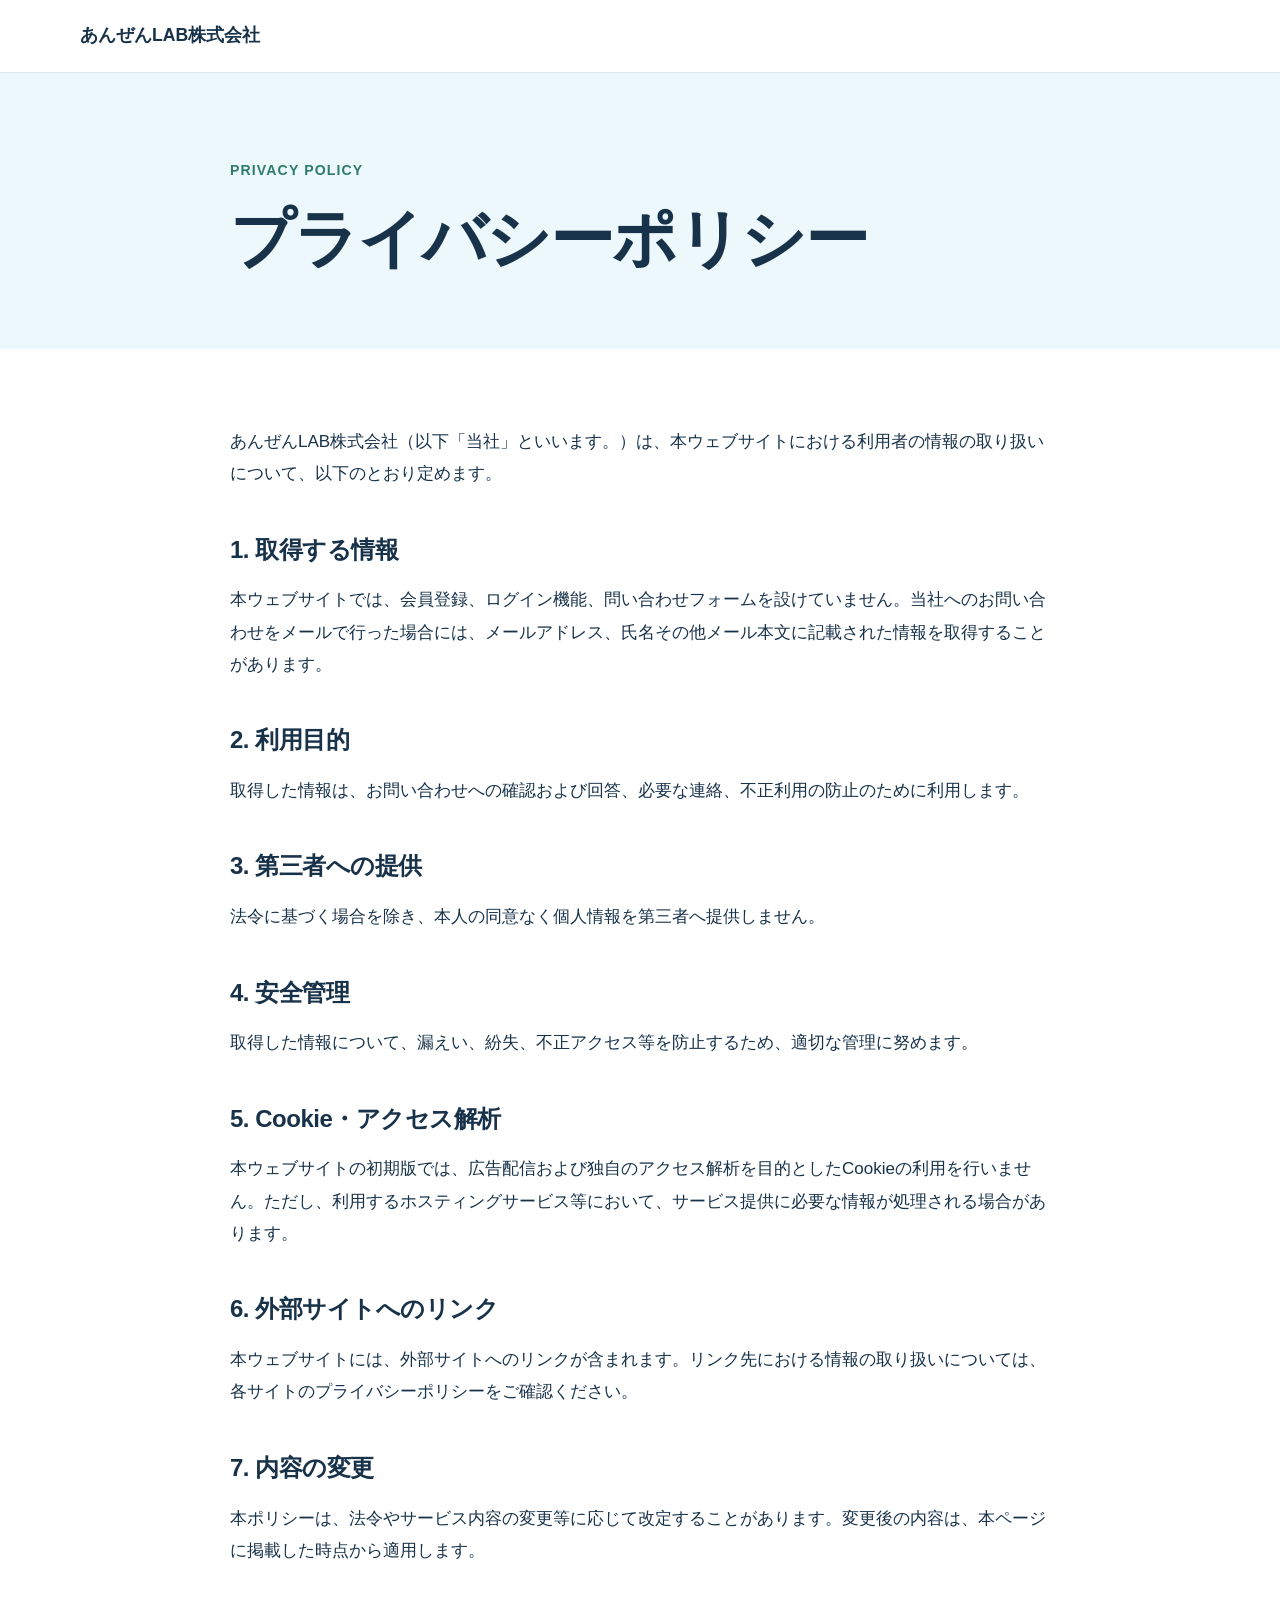
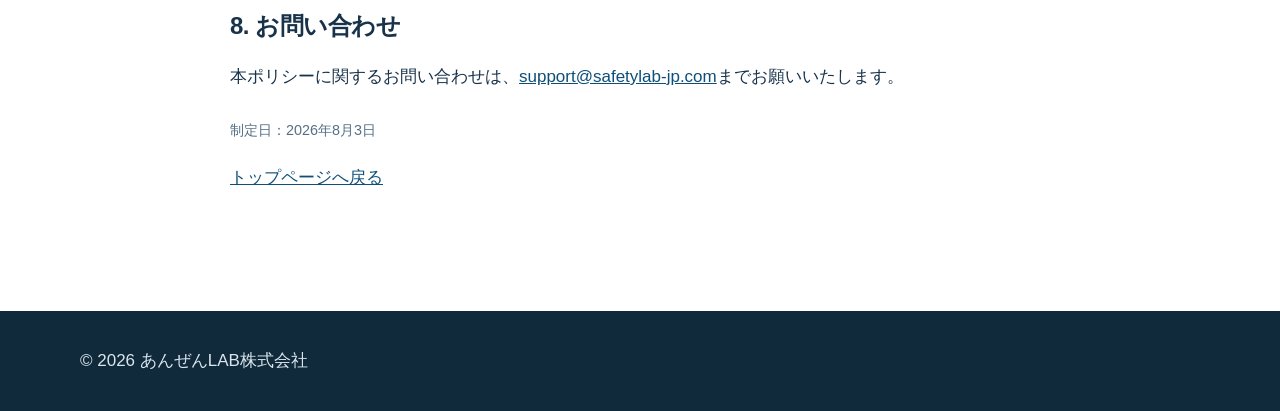
==== privacy/index.html @ 6fc36d94 "create initial company website" ====
<!DOCTYPE html>
<html lang="ja">
<head>
  <meta charset="UTF-8">
  <meta name="viewport" content="width=device-width, initial-scale=1.0">
  <meta name="description" content="あんぜんLAB株式会社公式ホームページのプライバシーポリシーです。">
  <title>プライバシーポリシー｜あんぜんLAB株式会社</title>
  <link rel="stylesheet" href="../styles.css">
</head>
<body>
  <header class="site-header">
    <div class="container header-inner">
      <a class="brand" href="/">あんぜんLAB株式会社</a>
    </div>
  </header>
  <main>
    <section class="page-header">
      <div class="container narrow">
        <p class="section-label">PRIVACY POLICY</p>
        <h1>プライバシーポリシー</h1>
      </div>
    </section>
    <section class="page-main">
      <div class="container narrow">
        <p>あんぜんLAB株式会社（以下「当社」といいます。）は、本ウェブサイトにおける利用者の情報の取り扱いについて、以下のとおり定めます。</p>

        <h2>1. 取得する情報</h2>
        <p>本ウェブサイトでは、会員登録、ログイン機能、問い合わせフォームを設けていません。当社へのお問い合わせをメールで行った場合には、メールアドレス、氏名その他メール本文に記載された情報を取得することがあります。</p>

        <h2>2. 利用目的</h2>
        <p>取得した情報は、お問い合わせへの確認および回答、必要な連絡、不正利用の防止のために利用します。</p>

        <h2>3. 第三者への提供</h2>
        <p>法令に基づく場合を除き、本人の同意なく個人情報を第三者へ提供しません。</p>

        <h2>4. 安全管理</h2>
        <p>取得した情報について、漏えい、紛失、不正アクセス等を防止するため、適切な管理に努めます。</p>

        <h2>5. Cookie・アクセス解析</h2>
        <p>本ウェブサイトの初期版では、広告配信および独自のアクセス解析を目的としたCookieの利用を行いません。ただし、利用するホスティングサービス等において、サービス提供に必要な情報が処理される場合があります。</p>

        <h2>6. 外部サイトへのリンク</h2>
        <p>本ウェブサイトには、外部サイトへのリンクが含まれます。リンク先における情報の取り扱いについては、各サイトのプライバシーポリシーをご確認ください。</p>

        <h2>7. 内容の変更</h2>
        <p>本ポリシーは、法令やサービス内容の変更等に応じて改定することがあります。変更後の内容は、本ページに掲載した時点から適用します。</p>

        <h2>8. お問い合わせ</h2>
        <p>本ポリシーに関するお問い合わせは、<a href="mailto:support@safetylab-jp.com">support@safetylab-jp.com</a>までお願いいたします。</p>

        <p class="note">制定日：2026年8月3日</p>
        <p><a href="/">トップページへ戻る</a></p>
      </div>
    </section>
  </main>
  <footer class="site-footer">
    <div class="container footer-inner"><p>© 2026 あんぜんLAB株式会社</p></div>
  </footer>
</body>
</html>
---- styles.css ----
:root {
  --text: #18324a;
  --muted: #557086;
  --blue: #176b9c;
  --blue-dark: #0d4f78;
  --sky: #edf8fc;
  --line: #d7e5ec;
  --white: #ffffff;
  --green: #2f7d67;
  --shadow: 0 14px 36px rgba(20, 67, 94, 0.08);
}

* { box-sizing: border-box; }
html { scroll-behavior: smooth; }
body {
  margin: 0;
  color: var(--text);
  background: var(--white);
  font-family: -apple-system, BlinkMacSystemFont, "Segoe UI", "Noto Sans JP", "Hiragino Kaku Gothic ProN", Meiryo, sans-serif;
  font-size: 17px;
  line-height: 1.9;
}
a { color: var(--blue-dark); }
a:focus-visible, button:focus-visible { outline: 3px solid #f0a000; outline-offset: 3px; }
.container { width: min(1120px, calc(100% - 40px)); margin: 0 auto; }
.narrow { max-width: 820px; }
.center { text-align: center; }

.site-header {
  position: sticky;
  top: 0;
  z-index: 20;
  background: rgba(255,255,255,0.96);
  border-bottom: 1px solid var(--line);
  backdrop-filter: blur(10px);
}
.header-inner { min-height: 72px; display: flex; align-items: center; justify-content: space-between; gap: 24px; }
.brand { font-size: 1.1rem; font-weight: 800; text-decoration: none; color: var(--text); }
.site-nav { display: flex; gap: 24px; align-items: center; }
.site-nav a { text-decoration: none; font-size: 0.95rem; font-weight: 700; color: var(--text); }
.menu-button { display: none; border: 1px solid var(--line); border-radius: 10px; background: white; padding: 8px 12px; font: inherit; }

.hero {
  background: linear-gradient(135deg, #f7fcfe 0%, #eaf7fb 55%, #f6fbf8 100%);
  border-bottom: 1px solid var(--line);
}
.hero-inner { padding: 110px 0 104px; max-width: 900px; }
.eyebrow, .section-label { color: var(--green); font-weight: 800; letter-spacing: 0.08em; font-size: 0.88rem; }
h1 { margin: 12px 0 28px; font-size: clamp(2.3rem, 5vw, 4.4rem); line-height: 1.3; letter-spacing: -0.03em; }
.hero h1 { font-size: clamp(2.1rem, 4.4vw, 3.4rem); overflow-wrap: anywhere; }
h2 { margin: 8px 0 28px; font-size: clamp(1.8rem, 3.5vw, 2.8rem); line-height: 1.45; letter-spacing: -0.02em; }
h3 { line-height: 1.5; }
.hero-copy { font-size: clamp(1.08rem, 2vw, 1.3rem); color: var(--muted); margin-bottom: 34px; }

.primary-button, .secondary-button {
  display: inline-block;
  border-radius: 999px;
  padding: 14px 24px;
  text-decoration: none;
  font-weight: 800;
}
.primary-button { background: var(--blue-dark); color: white; }
.secondary-button { background: white; color: var(--blue-dark); border: 1px solid rgba(255,255,255,0.7); }

.section { padding: 92px 0; }
.section-soft { background: var(--sky); }
.section-accent { background: var(--blue-dark); color: white; }
.section-accent .section-label { color: #bfead9; }
.lead { max-width: 850px; color: var(--muted); font-size: 1.08rem; }

.steps { display: grid; grid-template-columns: repeat(4, 1fr); gap: 18px; margin-top: 42px; }
.step-card { background: white; border: 1px solid var(--line); border-radius: 18px; padding: 26px; box-shadow: var(--shadow); }
.step-card span { display: inline-grid; place-items: center; width: 36px; height: 36px; border-radius: 50%; background: var(--blue-dark); color: white; font-weight: 800; }
.step-card h3 { margin: 16px 0 8px; }
.step-card p { margin: 0; color: var(--muted); }

.two-column { display: grid; grid-template-columns: 1.25fr 0.75fr; gap: 54px; align-items: start; }
.principles { background: var(--sky); border-radius: 20px; padding: 30px; }
.principles h3 { margin-top: 0; }
.principles ul { margin: 0; padding-left: 1.2em; }
.principles li + li { margin-top: 6px; }

.series-box { display: flex; align-items: center; justify-content: space-between; gap: 40px; }
.series-box > div { max-width: 760px; }

.company-list { margin: 36px 0 0; border-top: 1px solid var(--line); }
.company-list div { display: grid; grid-template-columns: 180px 1fr; gap: 24px; padding: 18px 0; border-bottom: 1px solid var(--line); }
.company-list dt { font-weight: 800; }
.company-list dd { margin: 0; }
.note { margin-top: 24px; font-size: 0.9rem; color: var(--muted); }

.site-footer { background: #10293b; color: #d9e6ee; }
.footer-inner { min-height: 100px; display: flex; align-items: center; justify-content: space-between; gap: 24px; }
.footer-inner p { margin: 0; }
.footer-inner nav { display: flex; gap: 20px; }
.footer-inner a { color: white; }

.page-header { padding: 70px 0 40px; background: var(--sky); }
.page-main { padding: 60px 0 100px; }
.page-main h2 { font-size: 1.5rem; margin-top: 42px; margin-bottom: 12px; }

@media (max-width: 820px) {
  body { font-size: 16px; }
  .container { width: min(100% - 28px, 1120px); }
  .menu-button { display: inline-block; }
  .site-nav { display: none; position: absolute; top: 72px; left: 14px; right: 14px; flex-direction: column; align-items: stretch; background: white; border: 1px solid var(--line); border-radius: 14px; padding: 12px; box-shadow: var(--shadow); }
  .site-nav.open { display: flex; }
  .site-nav a { padding: 10px 8px; }
  .hero-inner { padding: 78px 0 72px; }
  .section { padding: 68px 0; }
  .steps { grid-template-columns: 1fr 1fr; }
  .two-column { grid-template-columns: 1fr; gap: 28px; }
  .series-box { flex-direction: column; align-items: flex-start; }
  .company-list div { grid-template-columns: 1fr; gap: 4px; }
  .footer-inner { padding: 28px 0; flex-direction: column; align-items: flex-start; }
}

@media (max-width: 520px) {
  .steps { grid-template-columns: 1fr; }
  h1 br { display: none; }
}
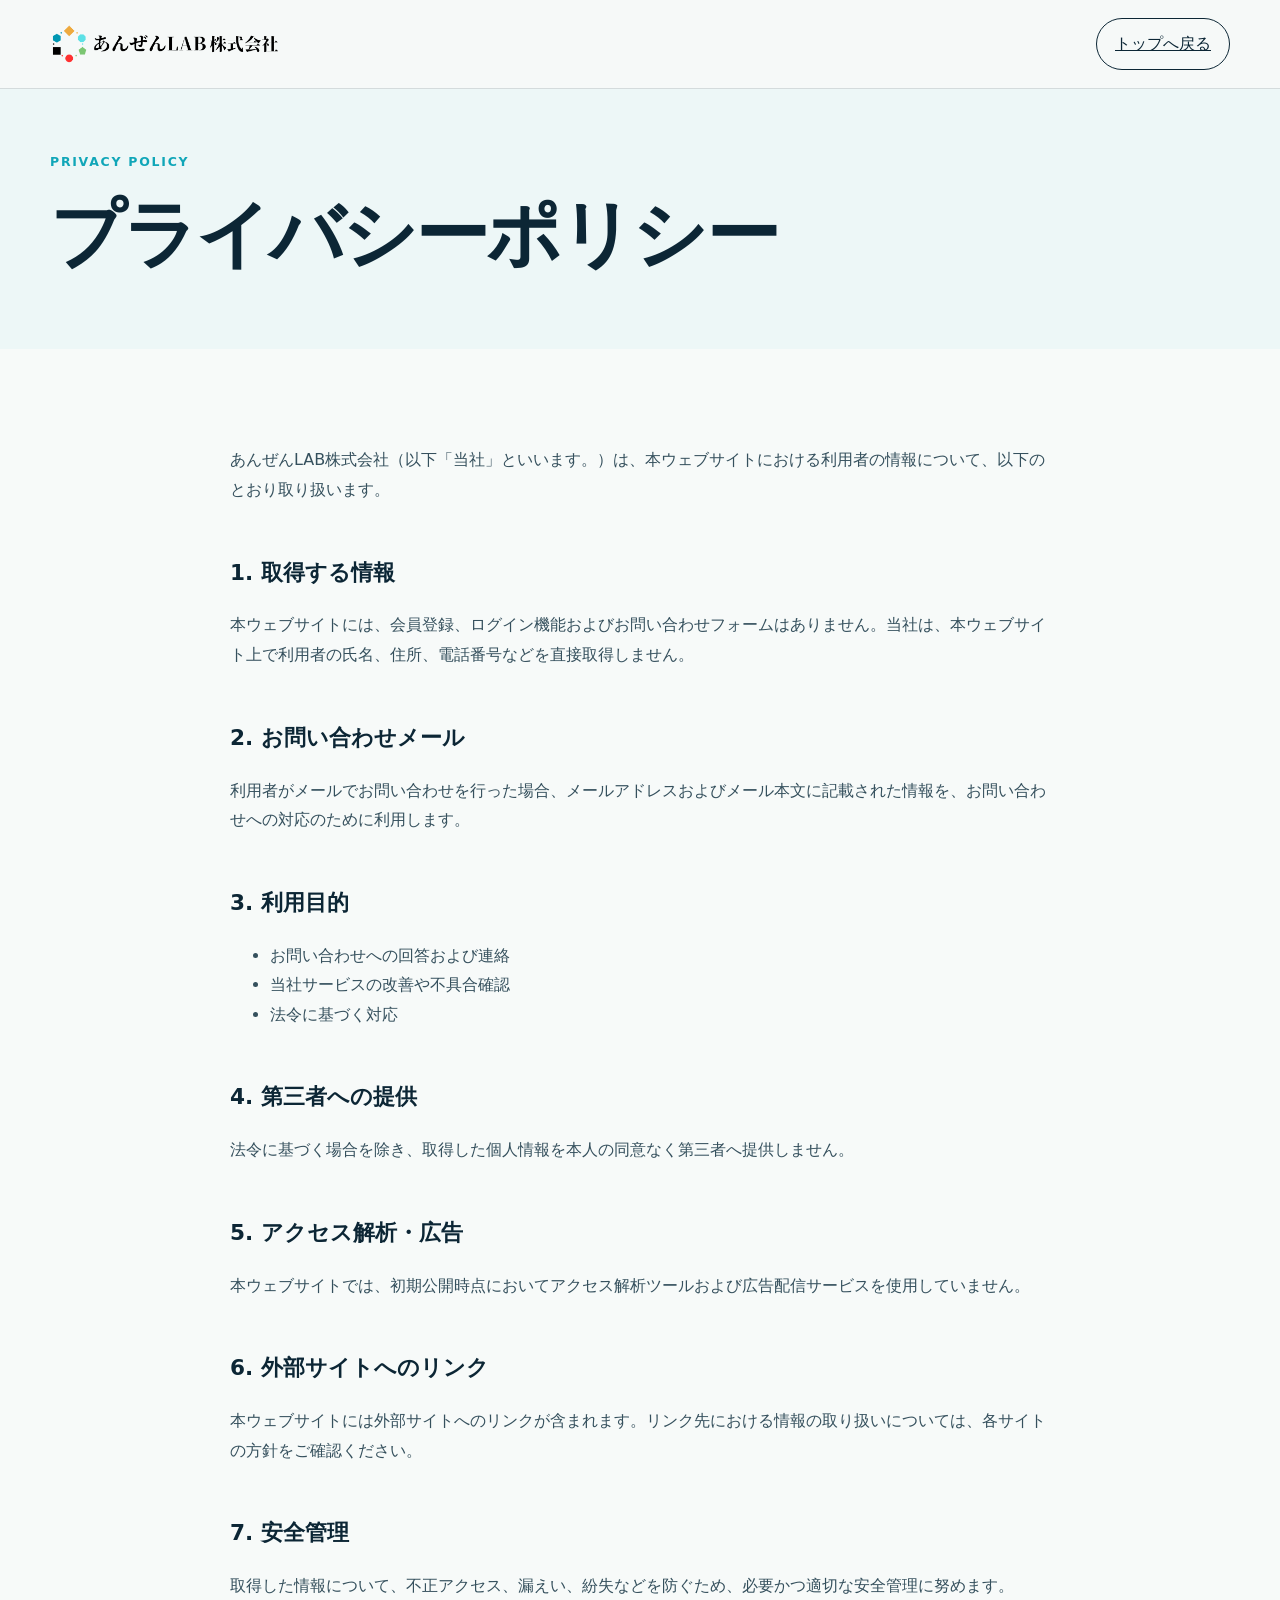
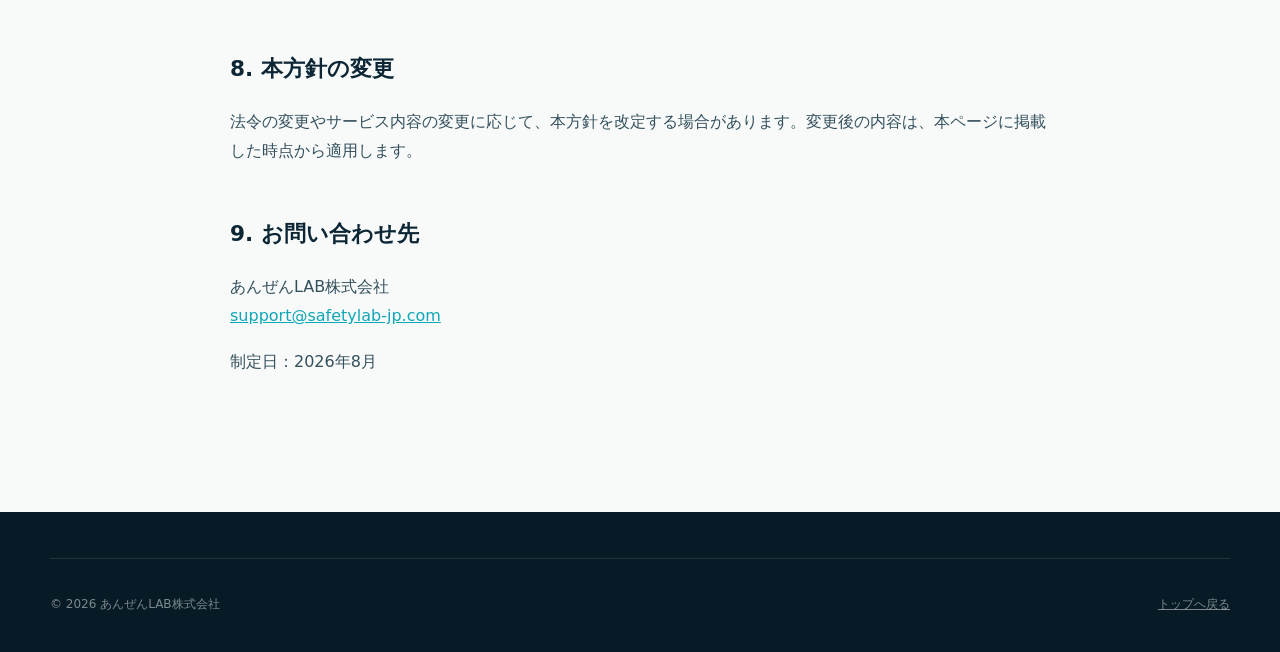
==== commit 238f6100: "redesign company website with modern brand style" ====
--- a/privacy/index.html
+++ b/privacy/index.html
@@ -1,60 +1,85 @@
-<!DOCTYPE html>
+<!doctype html>
 <html lang="ja">
 <head>
-  <meta charset="UTF-8">
-  <meta name="viewport" content="width=device-width, initial-scale=1.0">
+  <meta charset="utf-8">
+  <meta name="viewport" content="width=device-width,initial-scale=1">
   <meta name="description" content="あんぜんLAB株式会社公式ホームページのプライバシーポリシーです。">
+  <meta name="theme-color" content="#0c2635">
   <title>プライバシーポリシー｜あんぜんLAB株式会社</title>
+  <link rel="icon" type="image/png" href="../assets/favicon.png">
   <link rel="stylesheet" href="../styles.css">
+  <style>
+    .legal-hero { padding: 150px 0 70px; background: #edf7f7; }
+    .legal-hero h1 { margin: 0; font-size: clamp(2.5rem, 6vw, 4.6rem); line-height: 1.2; letter-spacing: -.04em; }
+    .legal { padding: 80px 0 120px; }
+    .legal article { max-width: 820px; }
+    .legal h2 { margin-top: 48px; font-size: 1.35rem; }
+    .legal p, .legal li { color: var(--ink-soft); }
+    .legal a { color: var(--aqua); }
+  </style>
 </head>
 <body>
-  <header class="site-header">
-    <div class="container header-inner">
-      <a class="brand" href="/">あんぜんLAB株式会社</a>
+  <header class="site-header is-scrolled">
+    <div class="shell header-inner">
+      <a class="brand" href="../" aria-label="あんぜんLAB株式会社 ホーム">
+        <img src="../assets/anzen-lab-logo.png" alt="あんぜんLAB株式会社">
+      </a>
+      <a class="nav-cta" href="../">トップへ戻る</a>
     </div>
   </header>
+
   <main>
-    <section class="page-header">
-      <div class="container narrow">
-        <p class="section-label">PRIVACY POLICY</p>
+    <section class="legal-hero">
+      <div class="shell">
+        <p class="section-index">PRIVACY POLICY</p>
         <h1>プライバシーポリシー</h1>
       </div>
     </section>
-    <section class="page-main">
-      <div class="container narrow">
-        <p>あんぜんLAB株式会社（以下「当社」といいます。）は、本ウェブサイトにおける利用者の情報の取り扱いについて、以下のとおり定めます。</p>
+    <section class="legal">
+      <article class="shell">
+        <p>あんぜんLAB株式会社（以下「当社」といいます。）は、本ウェブサイトにおける利用者の情報について、以下のとおり取り扱います。</p>
 
         <h2>1. 取得する情報</h2>
-        <p>本ウェブサイトでは、会員登録、ログイン機能、問い合わせフォームを設けていません。当社へのお問い合わせをメールで行った場合には、メールアドレス、氏名その他メール本文に記載された情報を取得することがあります。</p>
+        <p>本ウェブサイトには、会員登録、ログイン機能およびお問い合わせフォームはありません。当社は、本ウェブサイト上で利用者の氏名、住所、電話番号などを直接取得しません。</p>
 
-        <h2>2. 利用目的</h2>
-        <p>取得した情報は、お問い合わせへの確認および回答、必要な連絡、不正利用の防止のために利用します。</p>
+        <h2>2. お問い合わせメール</h2>
+        <p>利用者がメールでお問い合わせを行った場合、メールアドレスおよびメール本文に記載された情報を、お問い合わせへの対応のために利用します。</p>
 
-        <h2>3. 第三者への提供</h2>
-        <p>法令に基づく場合を除き、本人の同意なく個人情報を第三者へ提供しません。</p>
+        <h2>3. 利用目的</h2>
+        <ul>
+          <li>お問い合わせへの回答および連絡</li>
+          <li>当社サービスの改善や不具合確認</li>
+          <li>法令に基づく対応</li>
+        </ul>
 
-        <h2>4. 安全管理</h2>
-        <p>取得した情報について、漏えい、紛失、不正アクセス等を防止するため、適切な管理に努めます。</p>
+        <h2>4. 第三者への提供</h2>
+        <p>法令に基づく場合を除き、取得した個人情報を本人の同意なく第三者へ提供しません。</p>
 
-        <h2>5. Cookie・アクセス解析</h2>
-        <p>本ウェブサイトの初期版では、広告配信および独自のアクセス解析を目的としたCookieの利用を行いません。ただし、利用するホスティングサービス等において、サービス提供に必要な情報が処理される場合があります。</p>
+        <h2>5. アクセス解析・広告</h2>
+        <p>本ウェブサイトでは、初期公開時点においてアクセス解析ツールおよび広告配信サービスを使用していません。</p>
 
         <h2>6. 外部サイトへのリンク</h2>
-        <p>本ウェブサイトには、外部サイトへのリンクが含まれます。リンク先における情報の取り扱いについては、各サイトのプライバシーポリシーをご確認ください。</p>
+        <p>本ウェブサイトには外部サイトへのリンクが含まれます。リンク先における情報の取り扱いについては、各サイトの方針をご確認ください。</p>
 
-        <h2>7. 内容の変更</h2>
-        <p>本ポリシーは、法令やサービス内容の変更等に応じて改定することがあります。変更後の内容は、本ページに掲載した時点から適用します。</p>
+        <h2>7. 安全管理</h2>
+        <p>取得した情報について、不正アクセス、漏えい、紛失などを防ぐため、必要かつ適切な安全管理に努めます。</p>
 
-        <h2>8. お問い合わせ</h2>
-        <p>本ポリシーに関するお問い合わせは、<a href="mailto:support@safetylab-jp.com">support@safetylab-jp.com</a>までお願いいたします。</p>
+        <h2>8. 本方針の変更</h2>
+        <p>法令の変更やサービス内容の変更に応じて、本方針を改定する場合があります。変更後の内容は、本ページに掲載した時点から適用します。</p>
 
-        <p class="note">制定日：2026年8月3日</p>
-        <p><a href="/">トップページへ戻る</a></p>
-      </div>
+        <h2>9. お問い合わせ先</h2>
+        <p>あんぜんLAB株式会社<br><a href="mailto:support@safetylab-jp.com">support@safetylab-jp.com</a></p>
+
+        <p>制定日：2026年8月</p>
+      </article>
     </section>
   </main>
+
   <footer class="site-footer">
-    <div class="container footer-inner"><p>© 2026 あんぜんLAB株式会社</p></div>
+    <div class="shell footer-bottom" style="margin-top:0">
+      <p>© 2026 あんぜんLAB株式会社</p>
+      <p><a href="../" style="color:inherit">トップへ戻る</a></p>
+    </div>
   </footer>
 </body>
 </html>
--- a/styles.css
+++ b/styles.css
@@ -1,121 +1,690 @@
 :root {
-  --text: #18324a;
-  --muted: #557086;
-  --blue: #176b9c;
-  --blue-dark: #0d4f78;
-  --sky: #edf8fc;
-  --line: #d7e5ec;
+  --ink: #0c2635;
+  --ink-soft: #35505d;
+  --paper: #f7faf9;
   --white: #ffffff;
-  --green: #2f7d67;
-  --shadow: 0 14px 36px rgba(20, 67, 94, 0.08);
+  --aqua: #10a6b8;
+  --cyan: #53d0d8;
+  --green: #79d65f;
+  --amber: #f4ad34;
+  --red: #ff4b43;
+  --line: rgba(12, 38, 53, .14);
+  --shell: min(1180px, calc(100% - 48px));
+  --radius-lg: 28px;
+  --radius-md: 18px;
+  --shadow: 0 24px 70px rgba(12, 38, 53, .10);
 }
 
 * { box-sizing: border-box; }
 html { scroll-behavior: smooth; }
 body {
   margin: 0;
-  color: var(--text);
-  background: var(--white);
-  font-family: -apple-system, BlinkMacSystemFont, "Segoe UI", "Noto Sans JP", "Hiragino Kaku Gothic ProN", Meiryo, sans-serif;
-  font-size: 17px;
-  line-height: 1.9;
-}
-a { color: var(--blue-dark); }
-a:focus-visible, button:focus-visible { outline: 3px solid #f0a000; outline-offset: 3px; }
-.container { width: min(1120px, calc(100% - 40px)); margin: 0 auto; }
-.narrow { max-width: 820px; }
-.center { text-align: center; }
+  color: var(--ink);
+  background: var(--paper);
+  font-family: "Noto Sans JP", "Hiragino Kaku Gothic ProN", "Yu Gothic", system-ui, sans-serif;
+  line-height: 1.85;
+  -webkit-font-smoothing: antialiased;
+}
+img { max-width: 100%; display: block; }
+a { color: inherit; }
+button, a { -webkit-tap-highlight-color: transparent; }
+
+.shell { width: var(--shell); margin-inline: auto; }
+.skip-link {
+  position: fixed; left: 12px; top: -60px; z-index: 1000;
+  background: var(--ink); color: #fff; padding: 10px 14px; border-radius: 8px;
+}
+.skip-link:focus { top: 12px; }
 
 .site-header {
-  position: sticky;
-  top: 0;
-  z-index: 20;
-  background: rgba(255,255,255,0.96);
+  position: fixed; inset: 0 0 auto 0; z-index: 50;
+  border-bottom: 1px solid transparent;
+  transition: background .25s ease, border-color .25s ease, backdrop-filter .25s ease;
+}
+.site-header.is-scrolled {
+  background: rgba(247, 250, 249, .86);
+  border-color: var(--line);
+  backdrop-filter: blur(18px);
+}
+.header-inner {
+  min-height: 88px; display: flex; align-items: center; justify-content: space-between; gap: 28px;
+}
+.brand { display: block; width: 244px; }
+.brand img { width: 100%; height: auto; }
+.site-nav { display: flex; align-items: center; gap: 28px; font-size: .92rem; font-weight: 700; }
+.site-nav a { text-decoration: none; position: relative; }
+.site-nav a:not(.nav-cta)::after {
+  content: ""; position: absolute; left: 0; right: 100%; bottom: -7px; height: 2px;
+  background: var(--aqua); transition: right .2s ease;
+}
+.site-nav a:hover::after, .site-nav a:focus-visible::after { right: 0; }
+.nav-cta { border: 1px solid var(--ink); border-radius: 999px; padding: 10px 18px; }
+.menu-button { display: none; }
+
+.hero {
+  min-height: 100svh;
+  padding: 150px 0 72px;
+  overflow: hidden;
+  background:
+    radial-gradient(circle at 85% 15%, rgba(83,208,216,.20), transparent 27%),
+    radial-gradient(circle at 72% 72%, rgba(121,214,95,.13), transparent 22%),
+    var(--paper);
+}
+.hero-grid {
+  min-height: calc(100svh - 222px);
+  display: grid; grid-template-columns: minmax(0, 1.2fr) minmax(360px, .8fr); gap: 52px; align-items: center;
+}
+.hero-copy { max-width: 760px; }
+.kicker, .section-index, .principles-label, .flow-en {
+  margin: 0 0 18px; color: var(--aqua); font-weight: 800; font-size: .78rem;
+  letter-spacing: .14em;
+}
+.hero h1 {
+  margin: 0;
+  font-size: clamp(2.75rem, 4.45vw, 4.55rem);
+  line-height: 1.14;
+  letter-spacing: -.045em;
+  font-weight: 850;
+}
+.hero-line,
+.heading-line {
+  display: block;
+}
+.hero h1 em {
+  font-style: normal;
+}
+.hero h1 em {
+  position: relative;
+  z-index: 0;
+}
+.hero h1 em::after {
+  content: "";
+  position: absolute;
+  z-index: -1;
+  left: -.04em;
+  right: -.04em;
+  bottom: .10em;
+  height: .18em;
+  border-radius: 999px;
+  background: linear-gradient(90deg, var(--cyan), var(--green));
+  opacity: .75;
+}
+.hero-lead {
+  max-width: 650px; margin: 32px 0 0; color: var(--ink-soft); font-size: clamp(1rem, 1.4vw, 1.18rem);
+}
+.hero-lead strong { color: var(--ink); }
+.hero-actions { display: flex; align-items: center; gap: 28px; margin-top: 38px; flex-wrap: wrap; }
+.button {
+  display: inline-flex; align-items: center; justify-content: center;
+  min-height: 56px; padding: 0 26px; border-radius: 999px;
+  text-decoration: none; font-weight: 800; transition: transform .2s ease, box-shadow .2s ease;
+}
+.button:hover { transform: translateY(-2px); }
+.button-primary { background: var(--ink); color: #fff; box-shadow: 0 14px 34px rgba(12,38,53,.18); }
+.button-dark { background: var(--ink); color: #fff; }
+.button-light { background: #fff; color: var(--ink); }
+.text-link { font-weight: 800; text-decoration: none; border-bottom: 1px solid var(--ink); padding-bottom: 3px; }
+
+.hero-visual { position: relative; display: grid; place-items: center; min-height: 520px; }
+.orbit {
+  position: relative; width: min(440px, 100%); aspect-ratio: 1;
+  border: 1px solid rgba(12,38,53,.16); border-radius: 50%;
+}
+.orbit::before, .orbit::after {
+  content: ""; position: absolute; border-radius: 50%; border: 1px solid rgba(12,38,53,.10);
+}
+.orbit::before { inset: 12%; }
+.orbit::after { inset: 27%; }
+.orbit-center {
+  position: absolute; inset: 33%; z-index: 2;
+  display: grid; place-content: center; text-align: center;
+  border-radius: 34% 66% 53% 47% / 55% 45% 55% 45%;
+  background: var(--ink); color: #fff; box-shadow: var(--shadow);
+  transform: rotate(-4deg);
+}
+.orbit-center > * { transform: rotate(4deg); }
+.orbit-center span { color: var(--cyan); font-size: .70rem; font-weight: 900; letter-spacing: .18em; }
+.orbit-center strong { font-size: clamp(1.45rem, 3vw, 2.2rem); }
+.orbit-center small { color: rgba(255,255,255,.72); font-size: .72rem; }
+.shape { position: absolute; display: block; box-shadow: 0 12px 30px rgba(12,38,53,.14); }
+.shape-a { width: 80px; height: 80px; left: 4%; top: 18%; background: var(--aqua); border-radius: 28%; transform: rotate(30deg); }
+.shape-b { width: 74px; height: 74px; right: 4%; top: 10%; background: var(--amber); transform: rotate(45deg); }
+.shape-c { width: 72px; height: 72px; right: 0; bottom: 18%; background: var(--cyan); border-radius: 50%; }
+.shape-d { width: 66px; height: 66px; left: 8%; bottom: 7%; background: var(--red); border-radius: 50%; }
+.shape-e { width: 68px; height: 68px; left: 42%; bottom: -3%; background: var(--green); clip-path: polygon(50% 0, 100% 34%, 82% 100%, 18% 100%, 0 34%); }
+.visual-caption {
+  position: absolute; right: 0; bottom: 10px; margin: 0;
+  font-size: .72rem; letter-spacing: .16em; font-weight: 800; color: var(--ink-soft);
+}
+.hero-marquee {
+  width: var(--shell);
+  margin: 40px auto -8px;
+  display: flex;
+  align-items: center;
+  justify-content: center;
+  gap: clamp(14px, 2vw, 24px);
+  overflow: hidden;
+  font-size: clamp(1.35rem, 2.6vw, 2.45rem);
+  font-weight: 850;
+  color: rgba(12,38,53,.10);
+  white-space: nowrap;
+}
+.hero-marquee i { width: 8px; height: 8px; border-radius: 50%; background: var(--aqua); }
+
+.section { padding: 104px 0; }
+.philosophy-grid, .company-grid { display: grid; grid-template-columns: .88fr 1.12fr; gap: 72px; align-items: start; }
+.section-heading h2, .work-card h2, .series-band h2, .contact h2 {
+  margin: 0; font-size: clamp(2.1rem, 3.55vw, 3.65rem); line-height: 1.18; letter-spacing: -.04em;
+  overflow-wrap: normal;
+  word-break: keep-all;
+}
+.philosophy-copy { max-width: 680px; }
+.philosophy-copy p { color: var(--ink-soft); }
+.philosophy-copy .lead { color: var(--ink); font-size: 1.2rem; font-weight: 700; }
+blockquote {
+  margin: 42px 0 0; padding: 26px 0 26px 28px; border-left: 4px solid var(--amber);
+  font-size: clamp(1.3rem, 2vw, 1.7rem); font-weight: 800; line-height: 1.55;
+}
+blockquote span { display: block; margin-bottom: 7px; color: var(--ink-soft); font-size: .75rem; letter-spacing: .12em; }
+
+.training { background: var(--ink); color: #fff; }
+.section-heading-light { max-width: 900px; }
+.section-heading-light .section-index, .training .flow-en { color: var(--cyan); }
+.section-heading-light > p:last-child { color: rgba(255,255,255,.68); max-width: 690px; }
+.training-flow {
+  list-style: none; padding: 0; margin: 70px 0 0;
+  display: grid; grid-template-columns: repeat(4, 1fr);
+  border-top: 1px solid rgba(255,255,255,.18);
+}
+.training-flow li {
+  position: relative; padding: 30px 26px 36px; min-height: 300px;
+  border-right: 1px solid rgba(255,255,255,.18);
+}
+.training-flow li:first-child { border-left: 1px solid rgba(255,255,255,.18); }
+.number { display: block; margin-bottom: 52px; color: rgba(255,255,255,.28); font-size: 1rem; font-weight: 900; }
+.training-flow h3 { margin: 0 0 14px; font-size: 1.7rem; }
+.training-flow p { color: rgba(255,255,255,.66); }
+.training-flow .flow-en { margin-bottom: 5px; }
+
+.work { background: #fff; }
+.work-grid { display: grid; grid-template-columns: 1.1fr .9fr; gap: 80px; align-items: stretch; }
+.work-card { padding: 64px; border-radius: var(--radius-lg); background: #edf7f7; }
+.work-card p { color: var(--ink-soft); max-width: 680px; }
+.work-card .button { margin-top: 18px; }
+.principles {
+  padding: 56px 0 0;
+}
+.principles ul { list-style: none; padding: 0; margin: 0; border-top: 1px solid var(--line); }
+.principles li {
+  display: grid; grid-template-columns: 58px 1fr; gap: 12px; align-items: center;
+  padding: 18px 0;
   border-bottom: 1px solid var(--line);
-  backdrop-filter: blur(10px);
-}
-.header-inner { min-height: 72px; display: flex; align-items: center; justify-content: space-between; gap: 24px; }
-.brand { font-size: 1.1rem; font-weight: 800; text-decoration: none; color: var(--text); }
-.site-nav { display: flex; gap: 24px; align-items: center; }
-.site-nav a { text-decoration: none; font-size: 0.95rem; font-weight: 700; color: var(--text); }
-.menu-button { display: none; border: 1px solid var(--line); border-radius: 10px; background: white; padding: 8px 12px; font: inherit; }
-
-.hero {
-  background: linear-gradient(135deg, #f7fcfe 0%, #eaf7fb 55%, #f6fbf8 100%);
-  border-bottom: 1px solid var(--line);
-}
-.hero-inner { padding: 110px 0 104px; max-width: 900px; }
-.eyebrow, .section-label { color: var(--green); font-weight: 800; letter-spacing: 0.08em; font-size: 0.88rem; }
-h1 { margin: 12px 0 28px; font-size: clamp(2.3rem, 5vw, 4.4rem); line-height: 1.3; letter-spacing: -0.03em; }
-.hero h1 { font-size: clamp(2.1rem, 4.4vw, 3.4rem); overflow-wrap: anywhere; }
-h2 { margin: 8px 0 28px; font-size: clamp(1.8rem, 3.5vw, 2.8rem); line-height: 1.45; letter-spacing: -0.02em; }
-h3 { line-height: 1.5; }
-.hero-copy { font-size: clamp(1.08rem, 2vw, 1.3rem); color: var(--muted); margin-bottom: 34px; }
-
-.primary-button, .secondary-button {
-  display: inline-block;
-  border-radius: 999px;
-  padding: 14px 24px;
-  text-decoration: none;
-  font-weight: 800;
-}
-.primary-button { background: var(--blue-dark); color: white; }
-.secondary-button { background: white; color: var(--blue-dark); border: 1px solid rgba(255,255,255,0.7); }
-
-.section { padding: 92px 0; }
-.section-soft { background: var(--sky); }
-.section-accent { background: var(--blue-dark); color: white; }
-.section-accent .section-label { color: #bfead9; }
-.lead { max-width: 850px; color: var(--muted); font-size: 1.08rem; }
-
-.steps { display: grid; grid-template-columns: repeat(4, 1fr); gap: 18px; margin-top: 42px; }
-.step-card { background: white; border: 1px solid var(--line); border-radius: 18px; padding: 26px; box-shadow: var(--shadow); }
-.step-card span { display: inline-grid; place-items: center; width: 36px; height: 36px; border-radius: 50%; background: var(--blue-dark); color: white; font-weight: 800; }
-.step-card h3 { margin: 16px 0 8px; }
-.step-card p { margin: 0; color: var(--muted); }
-
-.two-column { display: grid; grid-template-columns: 1.25fr 0.75fr; gap: 54px; align-items: start; }
-.principles { background: var(--sky); border-radius: 20px; padding: 30px; }
-.principles h3 { margin-top: 0; }
-.principles ul { margin: 0; padding-left: 1.2em; }
-.principles li + li { margin-top: 6px; }
-
-.series-box { display: flex; align-items: center; justify-content: space-between; gap: 40px; }
-.series-box > div { max-width: 760px; }
-
-.company-list { margin: 36px 0 0; border-top: 1px solid var(--line); }
-.company-list div { display: grid; grid-template-columns: 180px 1fr; gap: 24px; padding: 18px 0; border-bottom: 1px solid var(--line); }
+  font-size: .95rem;
+  font-weight: 750;
+  line-height: 1.65;
+  word-break: keep-all;
+}
+.principles li span { color: var(--aqua); font-size: .78rem; letter-spacing: .08em; }
+
+.series-band { padding: 100px 0; background: linear-gradient(120deg, #18a9b8, #4ecbd3 52%, #83d865); color: var(--ink); }
+.series-band-inner {
+  display: grid; grid-template-columns: 1.08fr .78fr auto; gap: 44px; align-items: center;
+}
+.series-band .section-index { color: var(--ink); opacity: .72; }
+.series-band p { font-weight: 650; }
+.circle-link {
+  width: 142px; aspect-ratio: 1; border-radius: 50%; background: #fff;
+  display: grid; place-content: center; text-align: center; text-decoration: none; font-weight: 850;
+  transition: transform .25s ease;
+}
+.circle-link:hover { transform: rotate(-5deg) scale(1.04); }
+.circle-link b { font-size: 1.5rem; }
+
+.company-list { margin: 0; }
+.company-list div {
+  display: grid; grid-template-columns: 160px 1fr; gap: 28px;
+  padding: 24px 0; border-bottom: 1px solid var(--line);
+}
 .company-list dt { font-weight: 800; }
-.company-list dd { margin: 0; }
-.note { margin-top: 24px; font-size: 0.9rem; color: var(--muted); }
-
-.site-footer { background: #10293b; color: #d9e6ee; }
-.footer-inner { min-height: 100px; display: flex; align-items: center; justify-content: space-between; gap: 24px; }
-.footer-inner p { margin: 0; }
-.footer-inner nav { display: flex; gap: 20px; }
-.footer-inner a { color: white; }
-
-.page-header { padding: 70px 0 40px; background: var(--sky); }
-.page-main { padding: 60px 0 100px; }
-.page-main h2 { font-size: 1.5rem; margin-top: 42px; margin-bottom: 12px; }
-
-@media (max-width: 820px) {
-  body { font-size: 16px; }
-  .container { width: min(100% - 28px, 1120px); }
-  .menu-button { display: inline-block; }
-  .site-nav { display: none; position: absolute; top: 72px; left: 14px; right: 14px; flex-direction: column; align-items: stretch; background: white; border: 1px solid var(--line); border-radius: 14px; padding: 12px; box-shadow: var(--shadow); }
-  .site-nav.open { display: flex; }
-  .site-nav a { padding: 10px 8px; }
-  .hero-inner { padding: 78px 0 72px; }
-  .section { padding: 68px 0; }
-  .steps { grid-template-columns: 1fr 1fr; }
-  .two-column { grid-template-columns: 1fr; gap: 28px; }
-  .series-box { flex-direction: column; align-items: flex-start; }
-  .company-list div { grid-template-columns: 1fr; gap: 4px; }
-  .footer-inner { padding: 28px 0; flex-direction: column; align-items: flex-start; }
-}
-
-@media (max-width: 520px) {
-  .steps { grid-template-columns: 1fr; }
-  h1 br { display: none; }
-}
+.company-list dd { margin: 0; color: var(--ink-soft); }
+.company-list a { color: var(--aqua); text-underline-offset: 4px; }
+
+.contact { padding: 100px 0 40px; color: #fff; background: var(--ink); }
+.contact-inner {
+  display: grid; grid-template-columns: 1fr auto; gap: 60px; align-items: end;
+}
+.contact p { color: rgba(255,255,255,.65); max-width: 700px; }
+.contact .section-index { color: var(--cyan); }
+.contact-note { margin-top: 52px; padding-top: 30px; border-top: 1px solid rgba(255,255,255,.15); font-size: .82rem; }
+
+.site-footer { padding: 46px 0 24px; background: #071b26; color: #fff; }
+.footer-top { display: flex; align-items: center; justify-content: space-between; gap: 34px; }
+.footer-brand { width: 230px; }
+.footer-top nav { display: flex; flex-wrap: wrap; gap: 24px; }
+.footer-top nav a { color: rgba(255,255,255,.75); text-decoration: none; font-size: .86rem; }
+.footer-bottom {
+  display: flex; justify-content: space-between; gap: 24px;
+  margin-top: 38px; padding-top: 22px; border-top: 1px solid rgba(255,255,255,.10);
+  color: rgba(255,255,255,.48); font-size: .75rem;
+}
+
+@media (max-width: 900px) {
+  :root { --shell: min(100% - 36px, 720px); }
+  .header-inner { min-height: 76px; }
+  .brand { width: 205px; }
+  .menu-button {
+    display: inline-flex; align-items: center; gap: 10px;
+    border: 1px solid var(--line); border-radius: 999px; background: rgba(255,255,255,.78);
+    padding: 10px 14px; color: var(--ink); font-weight: 800;
+  }
+  .menu-button i, .menu-button i::before, .menu-button i::after {
+    display: block; width: 17px; height: 2px; background: currentColor; content: "";
+  }
+  .menu-button i { position: relative; }
+  .menu-button i::before { position: absolute; top: -5px; }
+  .menu-button i::after { position: absolute; top: 5px; }
+  .site-nav {
+    position: absolute; left: 18px; right: 18px; top: 84px;
+    display: none; flex-direction: column; align-items: stretch; gap: 0;
+    padding: 18px; border: 1px solid var(--line); border-radius: 22px;
+    background: rgba(255,255,255,.97); box-shadow: var(--shadow);
+  }
+  .site-nav.is-open { display: flex; }
+  .site-nav a { padding: 13px 10px; }
+  .nav-cta { text-align: center; margin-top: 8px; }
+  .hero { padding-top: 116px; }
+  .hero-grid { grid-template-columns: 1fr; min-height: auto; gap: 36px; }
+  .hero-visual { min-height: 400px; }
+  .orbit { width: min(380px, 82vw); }
+  .visual-caption { right: 8%; }
+  .philosophy-grid, .company-grid, .work-grid { grid-template-columns: 1fr; gap: 42px; }
+  .training-flow { grid-template-columns: 1fr 1fr; }
+  .training-flow li:nth-child(3) { border-left: 1px solid rgba(255,255,255,.18); }
+  .series-band-inner { grid-template-columns: 1fr; }
+  .circle-link { width: 132px; }
+  .contact-inner { grid-template-columns: 1fr; align-items: start; }
+}
+
+@media (max-width: 560px) {
+  :root { --shell: calc(100% - 28px); }
+  .brand { width: 176px; }
+  .menu-button span { display: none; }
+  .hero { min-height: auto; padding-bottom: 50px; }
+  .hero h1 { font-size: clamp(2.3rem, 11vw, 3.45rem); }
+  .hero-line { display: inline; }
+  .hero-line::after { content: " "; }
+  .hero-actions { align-items: flex-start; flex-direction: column; }
+  .hero-visual { min-height: 330px; }
+  .orbit { width: min(310px, 88vw); }
+  .shape-a, .shape-b, .shape-c, .shape-d, .shape-e { transform: scale(.82); }
+  .section { padding: 88px 0; }
+  .section-heading h2, .work-card h2, .series-band h2, .contact h2 { font-size: 2.35rem; }
+  .training-flow { grid-template-columns: 1fr; }
+  .training-flow li, .training-flow li:nth-child(3) { border-left: 1px solid rgba(255,255,255,.18); }
+  .training-flow li { min-height: auto; }
+  .number { margin-bottom: 28px; }
+  .work-card { padding: 34px 24px; }
+  .company-list div { grid-template-columns: 1fr; gap: 5px; }
+  .footer-top, .footer-bottom { align-items: flex-start; flex-direction: column; }
+}
+
+@media (prefers-reduced-motion: reduce) {
+  *, *::before, *::after { scroll-behavior: auto !important; transition: none !important; animation: none !important; }
+}
+
+.company .section-heading h2 {
+  max-width: 560px;
+  font-size: clamp(2.35rem, 4vw, 4rem);
+}
+.work-card h2 {
+  font-size: clamp(2.25rem, 3.7vw, 3.85rem);
+}
+.series-band h2 {
+  font-size: clamp(2.4rem, 4vw, 4rem);
+}
+.training .section-heading h2 {
+  font-size: clamp(2.55rem, 4vw, 4rem);
+}
+.philosophy .section-heading h2 {
+  font-size: clamp(2.55rem, 4vw, 4rem);
+}
+
+@media (max-width: 1100px) and (min-width: 901px) {
+  .hero h1 {
+    font-size: clamp(2.55rem, 4vw, 3.7rem);
+  }
+  .hero-grid {
+    grid-template-columns: minmax(0, 1.08fr) minmax(320px, .92fr);
+    gap: 34px;
+  }
+}
+
+@media (max-width: 560px) {
+  .heading-line {
+    display: inline;
+  }
+  .heading-line::after {
+    content: " ";
+  }
+  .company .section-heading h2,
+  .work-card h2,
+  .series-band h2,
+  .training .section-heading h2,
+  .philosophy .section-heading h2 {
+    font-size: 2.25rem;
+    word-break: keep-all;
+  }
+}
+
+@media (max-width: 700px) {
+  .hero-marquee {
+    justify-content: flex-start;
+    overflow-x: auto;
+    scrollbar-width: none;
+    padding-bottom: 4px;
+  }
+  .hero-marquee::-webkit-scrollbar {
+    display: none;
+  }
+}
+
+/* Final visual refinements */
+.footer-brand img {
+  width: 100%;
+  height: auto;
+}
+.series-band {
+  overflow: hidden;
+}
+.contact-inner {
+  min-height: 230px;
+}
+@media (max-width: 900px) {
+  .contact-inner {
+    min-height: auto;
+  }
+}
+
+
+/* Mobile polish v5 */
+@media (max-width: 900px) {
+  .menu-button {
+    justify-content: center;
+    width: 46px;
+    height: 46px;
+    padding: 0;
+    flex: 0 0 46px;
+  }
+  .hero-copy,
+  .philosophy-copy,
+  .section-heading-light,
+  .work-card,
+  .company-list,
+  .contact-inner > div,
+  .contact-note {
+    max-width: none;
+  }
+}
+
+@media (max-width: 700px) {
+  .hero-marquee {
+    display: none;
+  }
+  .hero {
+    padding-bottom: 34px;
+  }
+  .hero-grid {
+    gap: 26px;
+  }
+  .hero-lead {
+    margin-top: 24px;
+    font-size: .98rem;
+    line-height: 1.9;
+  }
+  .hero-actions {
+    gap: 16px;
+    margin-top: 28px;
+  }
+  .button {
+    min-height: 54px;
+  }
+  .text-link {
+    font-size: 1rem;
+  }
+  .hero-visual {
+    min-height: 300px;
+  }
+  .visual-caption {
+    position: static;
+    margin-top: 8px;
+    text-align: center;
+  }
+  .section {
+    padding: 74px 0;
+  }
+  .philosophy-grid, .company-grid, .work-grid {
+    gap: 30px;
+  }
+  .philosophy-copy .lead {
+    font-size: 1.08rem;
+  }
+  .philosophy-copy p,
+  .training .section-heading p,
+  .work-card p,
+  .series-band p,
+  .company-list dd,
+  .contact p {
+    font-size: .98rem;
+    line-height: 1.9;
+  }
+  blockquote {
+    margin-top: 28px;
+    padding: 20px 0 20px 18px;
+    font-size: 1.22rem;
+  }
+  .training {
+    padding-top: 76px;
+    padding-bottom: 76px;
+  }
+  .training-flow {
+    margin-top: 40px;
+  }
+  .training-flow li {
+    padding: 24px 22px 28px;
+  }
+  .training-flow h3 {
+    font-size: 1.55rem;
+    line-height: 1.25;
+  }
+  .work-card {
+    padding: 28px 20px;
+    border-radius: 24px;
+  }
+  .principles {
+    padding-top: 0;
+  }
+  .principles li {
+    grid-template-columns: 42px 1fr;
+    gap: 10px;
+    padding: 16px 0;
+    font-size: .94rem;
+  }
+  .series-band {
+    padding: 74px 0;
+  }
+  .series-band-inner {
+    gap: 24px;
+  }
+  .circle-link {
+    width: 118px;
+  }
+  .circle-link span {
+    font-size: 1rem;
+  }
+  .circle-link b {
+    font-size: 1.32rem;
+  }
+  .company-list div {
+    padding: 18px 0;
+  }
+  .contact {
+    padding: 76px 0 28px;
+  }
+  .contact-inner {
+    gap: 26px;
+  }
+  .contact .button-light {
+    width: 100%;
+  }
+  .contact-note {
+    margin-top: 30px;
+    padding-top: 20px;
+    font-size: .8rem;
+    line-height: 1.8;
+  }
+  .site-footer {
+    padding: 28px 0 18px;
+  }
+  .footer-top {
+    gap: 18px;
+  }
+  .footer-top nav {
+    gap: 14px 18px;
+  }
+  .footer-bottom {
+    margin-top: 20px;
+    padding-top: 16px;
+    gap: 10px;
+  }
+}
+
+@media (max-width: 560px) {
+  .hero h1 {
+    font-size: clamp(2.05rem, 10.6vw, 3rem);
+    line-height: 1.16;
+  }
+  .section-heading h2,
+  .work-card h2,
+  .series-band h2,
+  .training .section-heading h2,
+  .philosophy .section-heading h2,
+  .company .section-heading h2,
+  .contact h2 {
+    font-size: 2rem;
+    line-height: 1.2;
+    letter-spacing: -.035em;
+  }
+  .hero-line,
+  .heading-line {
+    display: block;
+  }
+  .hero-line::after,
+  .heading-line::after {
+    content: none;
+  }
+  .hero h1 em::after {
+    left: -.02em;
+    right: -.02em;
+    bottom: .08em;
+    height: .16em;
+  }
+  .site-nav {
+    top: 76px;
+    left: 14px;
+    right: 14px;
+    padding: 14px;
+  }
+  .section-index,
+  .kicker,
+  .principles-label,
+  .flow-en {
+    margin-bottom: 14px;
+  }
+  .company .section-heading h2 {
+    font-size: 1.92rem;
+  }
+  .work-card h2 {
+    font-size: 1.92rem;
+  }
+  .series-band h2 {
+    font-size: 1.95rem;
+  }
+}
+
+
+/* Mobile final alignment v6 */
+@media (max-width: 700px) {
+  .contact .button-light {
+    width: min(100%, 320px);
+    margin-inline: auto;
+    justify-self: center;
+  }
+  .contact-inner {
+    text-align: left;
+  }
+  .contact-note {
+    text-align: left;
+  }
+  .footer-brand {
+    width: 205px;
+  }
+  .footer-top nav {
+    width: 100%;
+  }
+}
+
+@media (max-width: 560px) {
+  .contact .button-light {
+    width: min(100%, 300px);
+  }
+  .contact-inner {
+    gap: 22px;
+  }
+  .contact-note {
+    margin-top: 26px;
+  }
+}
+
+
+/* Mobile orbit text fit and final polish v7 */
+@media (max-width: 700px) {
+  .orbit-center {
+    inset: 27%;
+    padding: 10px;
+  }
+  .orbit-center span {
+    font-size: .62rem;
+    line-height: 1.2;
+    letter-spacing: .16em;
+  }
+  .orbit-center strong {
+    margin: 4px 0 2px;
+    font-size: 1.72rem;
+    line-height: 1.15;
+  }
+  .orbit-center small {
+    display: block;
+    font-size: .62rem;
+    line-height: 1.35;
+    white-space: nowrap;
+  }
+  .hero-visual {
+    padding-bottom: 4px;
+  }
+}
+
+@media (max-width: 420px) {
+  .orbit-center {
+    inset: 25%;
+  }
+  .orbit-center strong {
+    font-size: 1.62rem;
+  }
+  .orbit-center small {
+    font-size: .58rem;
+  }
+  .visual-caption {
+    font-size: .64rem;
+    letter-spacing: .12em;
+  }
+}
